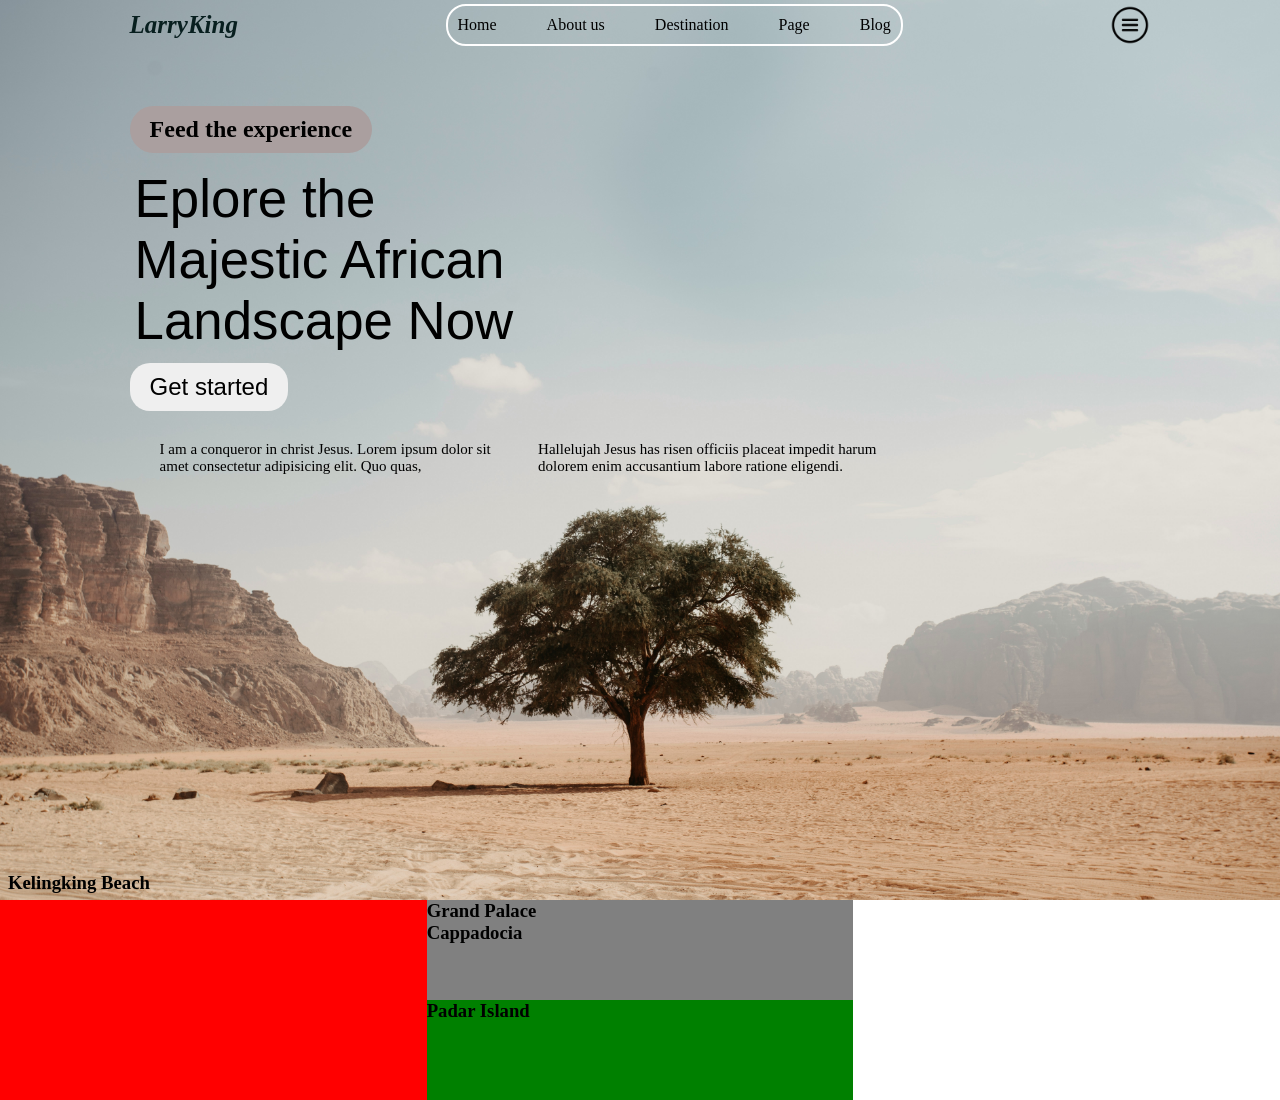
==== page.html @ 1c506b06 "intial" ====
<!DOCTYPE html>
<html lang="en">
<head>
    <meta charset="UTF-8">
    <meta name="viewport" content="width=device-width, initial-scale=1.0">
    <link rel="stylesheet" href="page.css">
    <title>new page.com</title>
</head>
<body>

    <div class="home-container">
        <div class="nav-container">

            <div class="link-container">
                <div>
                    <h3 class="logo-test">LarryKing</h3>
                </div>

                <div class="link-items_container">
                    <div>Home</div>
                    <div>About us</div>
                    <div>Destination</div>
                    <div>Page</div>
                    <div>Blog</div>
                </div>
                <div class="img-container"><img src="menu-button.png" class="img" alt=""></div>
            </div>


        </div>
        <div class="home-text_container">
            <div class="text-sub_container">
                <div class="text-column_container">
                    <h2 class="text-first_column">Feed the experience</h2>
                </div>

                <div class="text-sub_container-ii">
                    <p class="text-second_column">Eplore the Majestic African Landscape Now</p>
                </div>

                <div class="text-column_third">
                    <button class="text-btn">Get started</button>
                </div>

                <div class="lorem-container">

                    <div class="lorem">I am a conqueror in christ Jesus. Lorem ipsum dolor sit amet consectetur adipisicing elit. Quo quas,</div>

                    <div class="lorem-ii">Hallelujah Jesus has risen officiis placeat impedit harum dolorem enim accusantium labore ratione eligendi.</div>
                </div>
            </div>
        </div>
    </div>

    <div class="section">

        <div class="section1">
            <div class="text1">
                <h3>Kelingking Beach</h3>
            </div>
        </div>
<div class="section2">
            <div class="section-inside1">
                <div class="">
                    
                        <h3>Grand Palace</h3>
                </div>
                <div class="">
                    
                        <h3>Cappadocia</h3>
                </div>
            </div>
            <div class="section-inside2">
                <div>
                    <h3>Padar Island</h3>
                </div>
            </div>
        </div>
    </section>
</body>
</html>
---- page.css ----
*{
    box-sizing: border-box;
    padding: 0;
    margin: 0;
}

body{
    margin: 0;
    padding: 0;
}

.home-container{
    height: 100vh;
    opacity: 1;
    padding: 4px 2px;
    background-image: url(page.jpg);
    background-position: center;
    background-size: cover;
    background-repeat: no-repeat;
    background-color: black;

}
.nav-container{
    display: flex;
    justify-content:center;
    align-items: center;
    width: 100%;
}

.link-container{
    width: 80%;
    display: flex;
    justify-content: space-between;
    align-items: center;
    
}

.logo-test{
    font-family: Georgia, 'Times New Roman', Times;
    font-size: 25px;
    font-style: italic;
    color: rgb(8, 31, 31);

}

.link-items_container{
    border:2px solid white;
    border-radius: 20px;
    display: flex;
    gap: 50px;
    padding: 10px;
}

.link-items_container, div{
    color: black;
}
.img-container{
    justify-content: end;
    display: flex;
}

.img{
    width: 40px;
}

.home-text_container{
    width: 100%;
    height: 500px;
    display:flex;
    justify-content: center;
    align-items: center;
}
.text-sub_container{
    width: 80%;
    height: 400px;
}

.text-column_container{
    margin: 10px 0px;
    display: flex;
    justify-content: start;
    align-items: center;
}

.text-first_column{
    background-color: rgb(170, 159, 159);
    border-radius: 40px;
    padding: 10px 20px;

}

.text-sub_container-ii{
    width: 400px;
    padding: 5px;
    height: 200px;
    overflow: hidden;


}
.text-second_column{
    font-size: 3.3rem;
    font-family: 'Lucida Sans', 'Lucida Sans Regular', 'Lucida Grande', 'Lucida Sans Unicode', Geneva, Verdana, sans-serif;
    
}
.text-btn{
    padding: 10px 20px;
    font-size: 24px;
    border-radius: 20px;
    border: none;
}

.lorem-container{
    
    justify-content: space-between;
    width: 50rem;
    display:flex;
    padding: 30px;
    gap: 45px;

}

.lorem{
    font-size: 15px;
    border: 3px;
    border-radius: 30px;

}

.lorem-ii{
    font-size:15px ;
    border: 3px;
    border-radius: 30px;
}

.section{
    display: flex;
    width: 100%;
    margin: auto;
    justify-content: space-between;
}
.section1{
    width: 50%;
    background-color: red;
    height: 200px;
}

.container1{
    width: 100%;
    height: 450px;
    border: 3px solid;
   

}
.section2{
     width: 100%;
    height: 200px;
}
.section-inside1{
     width: 50%;
    height: 50%;
    background-color: gray;
}
.section-inside2{
     width: 50%;
    height: 50%;
    background-color: green;
}

.text1{
    position: absolute;
    left: 8px;
    bottom: 6px; 
}


.container2-sub-child{
    width: 60%;
    height: 190px;
    border: 3px solid;
    margin: 30px;
    padding: 40px;
    border-radius: 20px;

}

.container2-sub-child2{
    width: 60%;
    height: 190px;
    border: 3px solid;
    margin: 30px;
    padding: 30px;
    border-radius: 20px;

}

.container2-sub{
    display: flex;
}

.container2-sub2{
    width: 90%;
    border: 3px solid;
    margin: 10px;
    border-radius: 30px;
    padding: 100px;

}

.section-container{
    display: flex;
    justify-content: center;
}
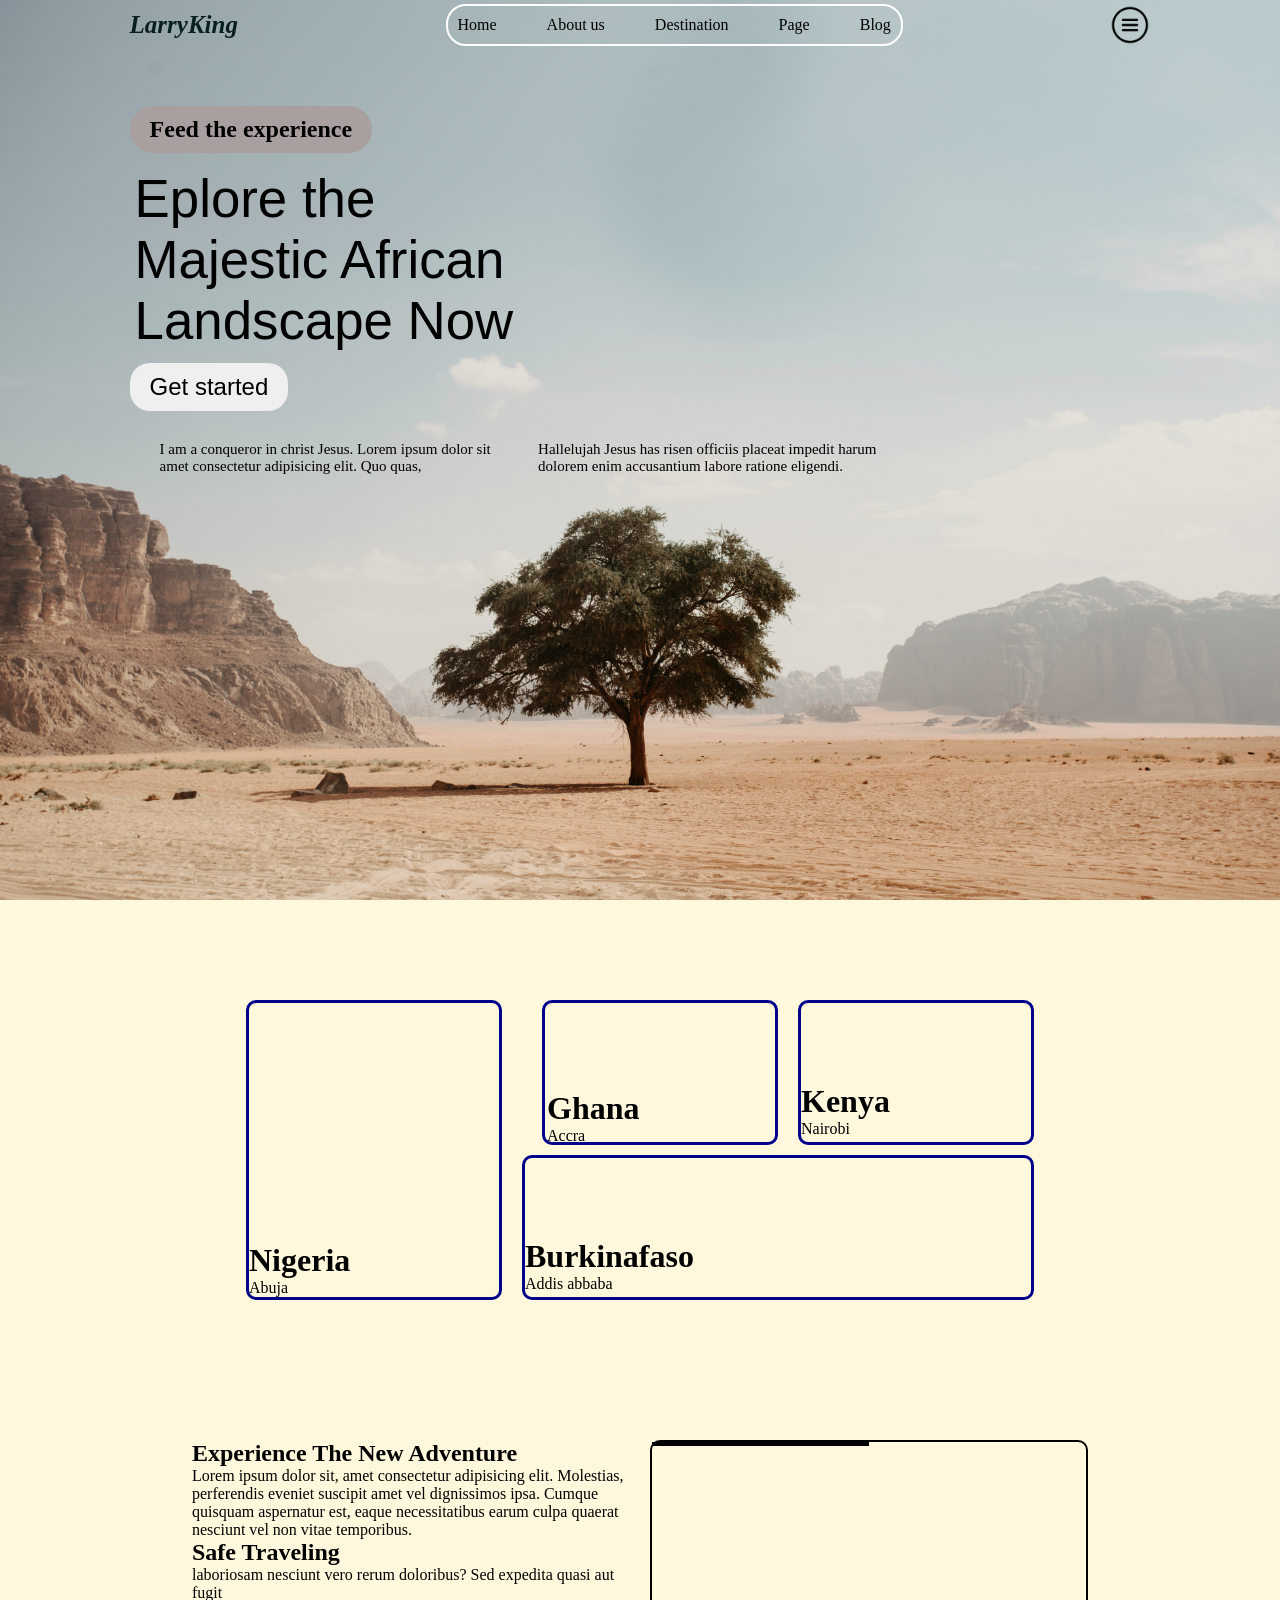
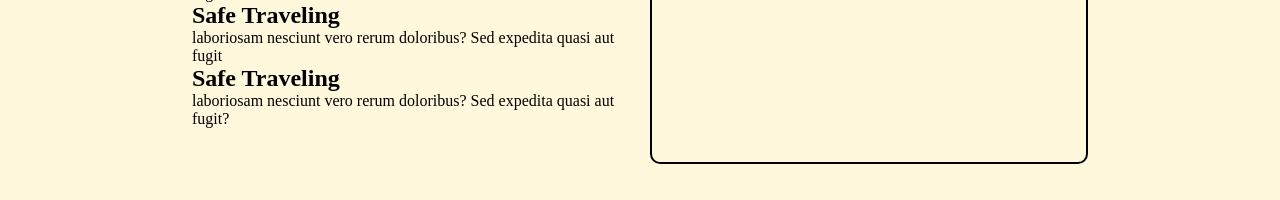
==== commit 9773e13c: "updated code" ====
--- a/page.html
+++ b/page.html
@@ -1,81 +1,137 @@
 <!DOCTYPE html>
 <html lang="en">
-<head>
-    <meta charset="UTF-8">
-    <meta name="viewport" content="width=device-width, initial-scale=1.0">
-    <link rel="stylesheet" href="page.css">
-    <title>new page.com</title>
-</head>
-<body>
+        <head>
+            <meta charset="UTF-8">
+            <meta name="viewport" content="width=device-width, initial-scale=1.0">
+            <link rel="stylesheet" href="page.css">
+            <title>new page.com</title>
+        </head>
+    <body>
 
-    <div class="home-container">
-        <div class="nav-container">
+        <div class="home-container">
+            <div class="nav-container">
 
-            <div class="link-container">
-                <div>
-                    <h3 class="logo-test">LarryKing</h3>
+                <div class="link-container">
+                    <div>
+                        <h3 class="logo-test">LarryKing</h3>
+                    </div>
+
+                    <div class="link-items_container">
+                        <div>Home</div>
+                        <div>About us</div>
+                        <div>Destination</div>
+                        <div>Page</div>
+                        <div>Blog</div>
+                    </div>
+                    <div class="img-container"><img src="menu-button.png" class="img" alt=""></div>
                 </div>
 
-                <div class="link-items_container">
-                    <div>Home</div>
-                    <div>About us</div>
-                    <div>Destination</div>
-                    <div>Page</div>
-                    <div>Blog</div>
-                </div>
-                <div class="img-container"><img src="menu-button.png" class="img" alt=""></div>
+
             </div>
+            <div class="home-text_container">
+                <div class="text-sub_container">
+                    <div class="text-column_container">
+                        <h2 class="text-first_column">Feed the experience</h2>
+                    </div>
 
+                    <div class="text-sub_container-ii">
+                        <p class="text-second_column">Eplore the Majestic African Landscape Now</p>
+                    </div>
 
-        </div>
-        <div class="home-text_container">
-            <div class="text-sub_container">
-                <div class="text-column_container">
-                    <h2 class="text-first_column">Feed the experience</h2>
-                </div>
+                    <div class="text-column_third">
+                        <button class="text-btn">Get started</button>
+                    </div>
 
-                <div class="text-sub_container-ii">
-                    <p class="text-second_column">Eplore the Majestic African Landscape Now</p>
-                </div>
+                    <div class="lorem-container">
 
-                <div class="text-column_third">
-                    <button class="text-btn">Get started</button>
-                </div>
+                        <div class="lorem">I am a conqueror in christ Jesus. Lorem ipsum dolor sit amet consectetur adipisicing elit. Quo quas,</div>
 
-                <div class="lorem-container">
-
-                    <div class="lorem">I am a conqueror in christ Jesus. Lorem ipsum dolor sit amet consectetur adipisicing elit. Quo quas,</div>
-
-                    <div class="lorem-ii">Hallelujah Jesus has risen officiis placeat impedit harum dolorem enim accusantium labore ratione eligendi.</div>
+                        <div class="lorem-ii">Hallelujah Jesus has risen officiis placeat impedit harum dolorem enim accusantium labore ratione eligendi.</div>
+                    </div>
                 </div>
             </div>
         </div>
-    </div>
 
-    <div class="section">
+        <!-- section design -->
 
-        <div class="section1">
-            <div class="text1">
-                <h3>Kelingking Beach</h3>
+        <div class="section-container">
+
+            <div class="major-container">
+                
+                <div class="container-i"> 
+                    <div class="text-design1">
+                        <div class="text-design1_container">
+                            <h1>Nigeria</h1>
+                        <p>Abuja</p>
+                        </div>
+                    </div>
+                </div>
+                <div class="container-ii">
+                    <div class="first-container_ii">
+
+                        <div class="container-ii_2">
+                            <div class="first-container_text" style="margin-left: 25px;">
+                                <div>
+                                <h1>Ghana</h1>
+                                <p>Accra</p>
+                                </div>
+                            </div>
+                        </div>
+
+                        <div class="first-container_child">
+                            
+                        </div>
+
+                        <div class="second-container_child2">
+                            <h1 style="padding-top: 80px;">Kenya</h1>
+                            <p>Nairobi</p>
+                            
+                        </div>
+                    </div>
+                    <div class="second-container_ii">
+                        <div class="second-container_ii-2">
+                            <h1 style="padding-top: 80px;">Burkinafaso</h1>
+                            <p>Addis abbaba</p>
+                        </div>
+                    </div>
+                </div>
+            </div>
+
+        </div>
+
+        <div class="section-3">
+            <div class="section-3_container">
+
+            <div class="section-3_i">
+                <div>
+                    <div class="section-3_iText">
+                        <h2>Experience The New Adventure</h2>
+                        <p>Lorem ipsum dolor sit, amet consectetur adipisicing elit. Molestias, perferendis eveniet suscipit amet vel dignissimos ipsa. Cumque quisquam aspernatur est, eaque necessitatibus earum culpa quaerat nesciunt vel non vitae temporibus.</p>
+                    </div>
+                    <div>
+                        <h2>Safe Traveling</h2>
+                        <p> laboriosam nesciunt vero rerum doloribus? Sed expedita quasi aut fugit </p>
+                    </div>
+
+                    <div>
+                        <h2>Safe Traveling</h2>
+                        <p> laboriosam nesciunt vero rerum doloribus? Sed expedita quasi aut fugit </p>
+                    </div>
+                    <div>
+                        <h2>Safe Traveling</h2>
+                        <p> laboriosam nesciunt vero rerum doloribus? Sed expedita quasi aut fugit?</p>
+                    </div>
+                </div>
+            </div>
+            <div class="section-3_ii">
+                <div class=" section1-i">
+                    <div class="section1-A"></div>
+                    <div class="section1-B"></div>
+                </div>
+            </div>
+
             </div>
         </div>
-<div class="section2">
-            <div class="section-inside1">
-                <div class="">
-                    
-                        <h3>Grand Palace</h3>
-                </div>
-                <div class="">
-                    
-                        <h3>Cappadocia</h3>
-                </div>
-            </div>
-            <div class="section-inside2">
-                <div>
-                    <h3>Padar Island</h3>
-                </div>
-            </div>
-        </div>
-    </section>
-</body>
+
+    </body>
 </html>
--- a/page.css
+++ b/page.css
@@ -131,82 +131,164 @@
     border: 3px;
     border-radius: 30px;
 }
-
-.section{
-    display: flex;
-    width: 100%;
-    margin: auto;
-    justify-content: space-between;
-}
-.section1{
-    width: 50%;
-    background-color: red;
-    height: 200px;
-}
-
-.container1{
-    width: 100%;
-    height: 450px;
-    border: 3px solid;
-   
-
-}
-.section2{
-     width: 100%;
-    height: 200px;
-}
-.section-inside1{
-     width: 50%;
+/* container section */
+
+.section-container{
+    width: 100%;
+    height: 500px;
+    flex-direction: column;
+    display: flex;
+    align-items: center;
+    justify-content: center;
+    background-color:cornsilk;
+
+}
+
+.major-container{
+    width: 80%;
+    height:300px;
+    display: flex;
+    gap: 20px;
+    justify-content: center;
+}
+
+.container-i{
+    width: 25%;
+    height: 100%;
+    border: 3px solid darkblue;
+    display: flex;
+    border-radius: 10px;
+
+}
+
+.container-ii{
+    width: 50%;
+    height: 100%;
+    display: flex;
+    flex-direction: column;
+    justify-content: center;
+    gap: 10px;
+    
+    
+}
+
+.first-container_ii{
+    width: 100%;
     height: 50%;
-    background-color: gray;
-}
-.section-inside2{
-     width: 50%;
+    flex-direction: row;
+    display: flex;
+    position: relative;
+    gap: 20px;
+    
+
+}
+
+.second-container_ii{
+    width: 100%;
     height: 50%;
-    background-color: green;
-}
-
-.text1{
+    border: 3px solid darkblue;
+    border-radius: 10px;
+    
+
+}
+
+
+
+.first-container_child{
+    width: 50%;
+    height: 100%;
+    border: 3px solid darkblue;
+    border-radius: 10px;
+    
+    
+}
+
+.second-container_child2{
+    width: 50%;
+    height: 100%;
+    border: 3px solid darkblue;
+    position: relative;
+    border-radius: 10px;
+
+}
+
+.text-design1{
+    position: relative;
+    
+}
+
+.text-design1_container{
     position: absolute;
-    left: 8px;
-    bottom: 6px; 
-}
-
-
-.container2-sub-child{
+    bottom: 0
+}
+
+.container-ii_2{
+
+}
+
+.first-container_text{
+    position: absolute;
+    bottom: 0px;
+    left: 0px;
+}
+
+.text-design3{
+    position: relative;
+    bottom: 0px;
+    left: 0px;
+}
+
+.text-design1_container3{
+    position: absolute;
+    bottom: 0px;
+    left: 0px;
+}
+
+.section-3{
+    width: 100%;
+    height: 400px;
+    display: flex;
+    justify-content: center;
+    background-color: cornsilk;
+
+}
+
+.section-3_container{
+    width: 70%;
+    height: 90%;
+    margin: 40px;
+    display: flex;
+    gap: 20px;
+    
+}
+
+.section-3_i{
     width: 60%;
-    height: 190px;
-    border: 3px solid;
-    margin: 30px;
-    padding: 40px;
-    border-radius: 20px;
-
-}
-
-.container2-sub-child2{
+    height: 90%;
+    
+    display: flex;
+    
+}
+
+.section-3_ii{
     width: 60%;
-    height: 190px;
-    border: 3px solid;
-    margin: 30px;
-    padding: 30px;
-    border-radius: 20px;
-
-}
-
-.container2-sub{
-    display: flex;
-}
-
-.container2-sub2{
-    width: 90%;
-    border: 3px solid;
-    margin: 10px;
-    border-radius: 30px;
-    padding: 100px;
-
-}
-
-.section-container{
-    display: flex;
-    justify-content: center;
-}+    height: 90%;
+    border: 2px solid black;
+    border-radius: 10px;
+    
+}
+
+.section1-i{
+
+}
+
+.section1-A{
+    width: 50%;
+    height: 100%;
+    border: 2px solid black;
+    display: flex;
+    
+}
+
+
+
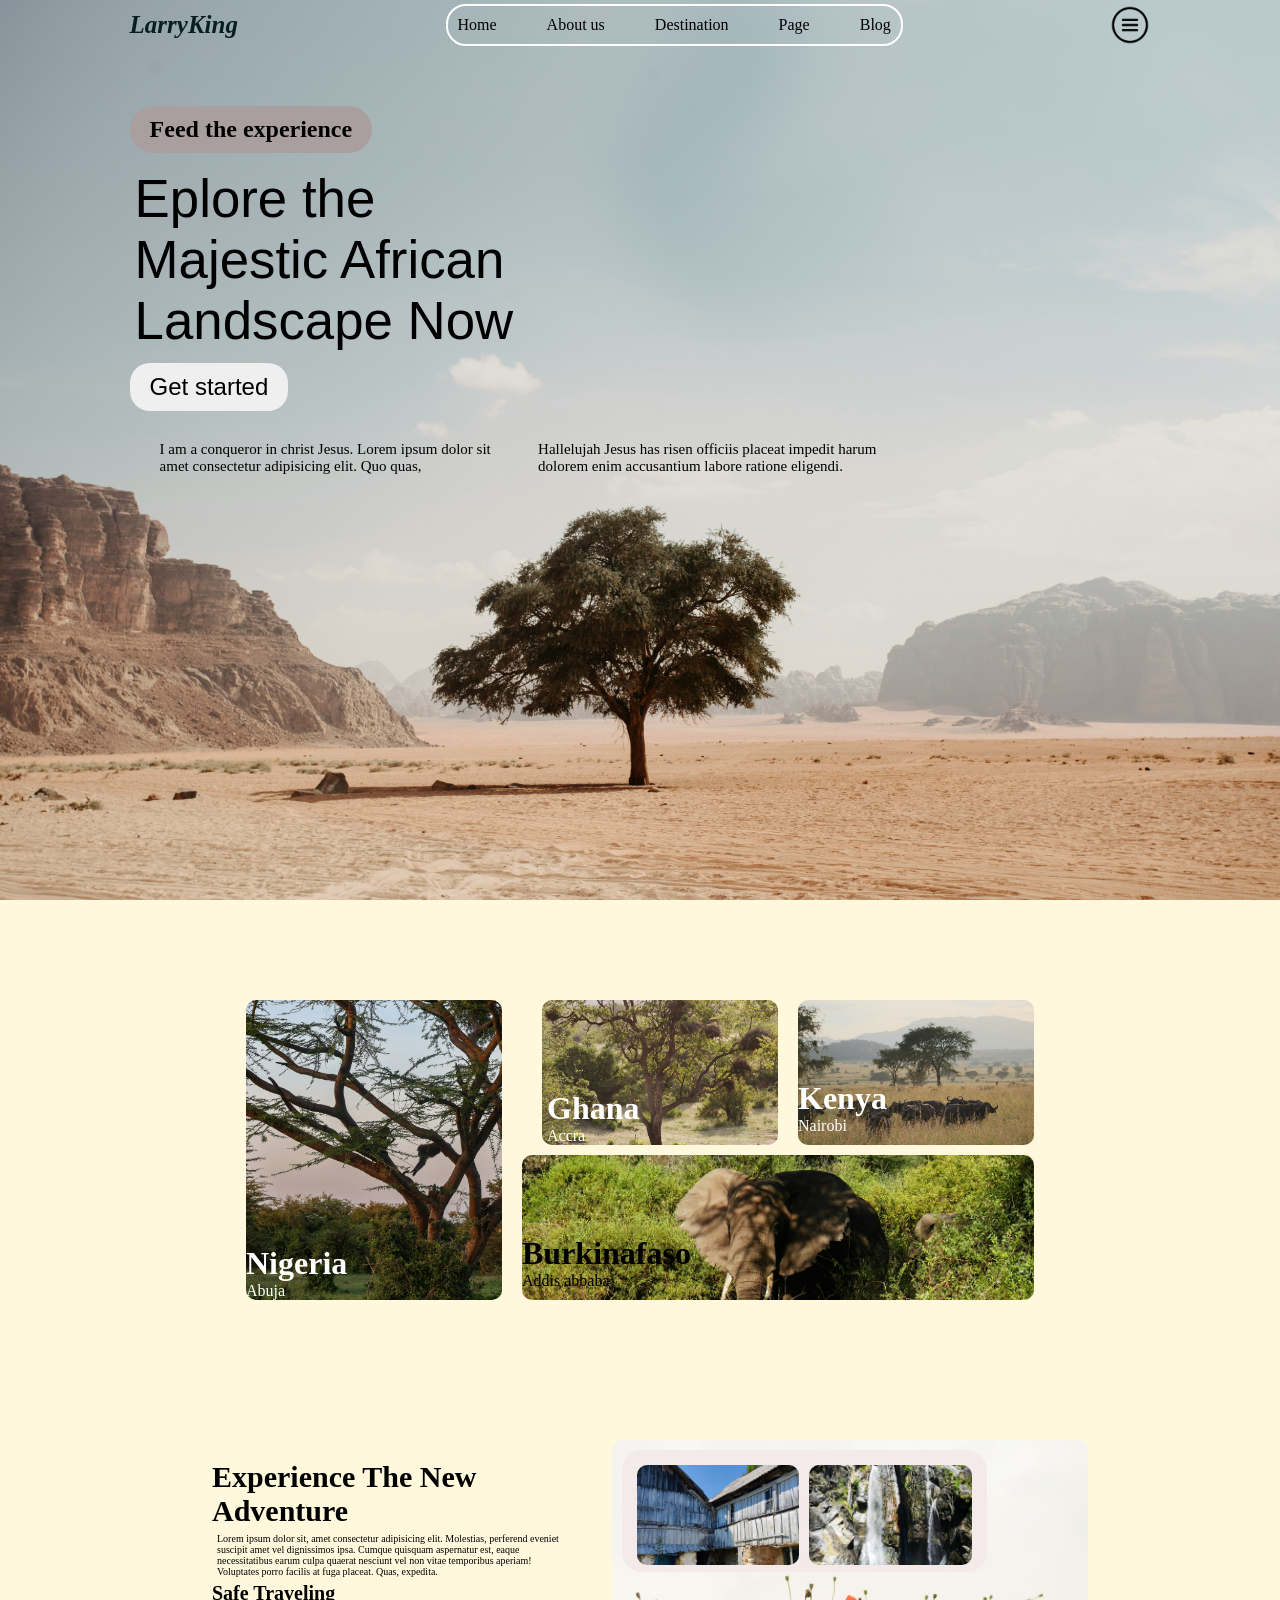
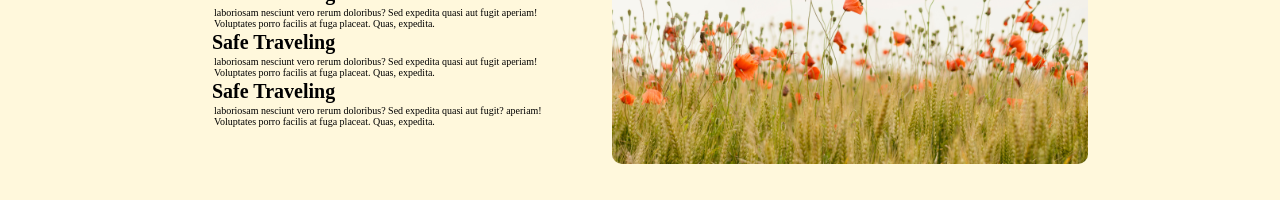
==== commit 0cc0362c: "updated" ====
--- a/page.html
+++ b/page.html
@@ -60,8 +60,8 @@
                 
                 <div class="container-i"> 
                     <div class="text-design1">
-                        <div class="text-design1_container">
-                            <h1>Nigeria</h1>
+                        <div class="text-design1_container"> 
+                        <h1>Nigeria</h1>
                         <p>Abuja</p>
                         </div>
                     </div>
@@ -70,11 +70,9 @@
                     <div class="first-container_ii">
 
                         <div class="container-ii_2">
-                            <div class="first-container_text" style="margin-left: 25px;">
-                                <div>
+                            <div class="first-container_text" style="margin-left: 25px;" >
                                 <h1>Ghana</h1>
                                 <p>Accra</p>
-                                </div>
                             </div>
                         </div>
 
@@ -105,21 +103,21 @@
             <div class="section-3_i">
                 <div>
                     <div class="section-3_iText">
-                        <h2>Experience The New Adventure</h2>
-                        <p>Lorem ipsum dolor sit, amet consectetur adipisicing elit. Molestias, perferendis eveniet suscipit amet vel dignissimos ipsa. Cumque quisquam aspernatur est, eaque necessitatibus earum culpa quaerat nesciunt vel non vitae temporibus.</p>
+                        <h2 class="text1-A">Experience The New Adventure</h2>
+                        <p class="text1-B">Lorem ipsum dolor sit, amet consectetur adipisicing elit. Molestias, perferend eveniet suscipit amet vel dignissimos ipsa. Cumque quisquam aspernatur est, eaque necessitatibus earum culpa quaerat nesciunt vel non vitae temporibus aperiam! Voluptates porro facilis at fuga placeat. Quas, expedita.</p>
                     </div>
                     <div>
-                        <h2>Safe Traveling</h2>
-                        <p> laboriosam nesciunt vero rerum doloribus? Sed expedita quasi aut fugit </p>
+                        <h2 class="text2-A">Safe Traveling</h2>
+                        <p class="text2-B"> laboriosam nesciunt vero rerum doloribus? Sed expedita quasi aut fugit aperiam! Voluptates porro facilis at fuga placeat. Quas, expedita. </p>
                     </div>
 
                     <div>
-                        <h2>Safe Traveling</h2>
-                        <p> laboriosam nesciunt vero rerum doloribus? Sed expedita quasi aut fugit </p>
+                        <h2 class="text3-A">Safe Traveling</h2>
+                        <p class="text3-B"> laboriosam nesciunt vero rerum doloribus? Sed expedita quasi aut fugit aperiam! Voluptates porro facilis at fuga placeat. Quas, expedita.</p>
                     </div>
                     <div>
-                        <h2>Safe Traveling</h2>
-                        <p> laboriosam nesciunt vero rerum doloribus? Sed expedita quasi aut fugit?</p>
+                        <h2 class="text4-A">Safe Traveling</h2>
+                        <p class="text4-B"> laboriosam nesciunt vero rerum doloribus? Sed expedita quasi aut fugit? aperiam! Voluptates porro facilis at fuga placeat. Quas, expedita.</p>
                     </div>
                 </div>
             </div>
--- a/page.css
+++ b/page.css
@@ -155,9 +155,12 @@
 .container-i{
     width: 25%;
     height: 100%;
-    border: 3px solid darkblue;
-    display: flex;
-    border-radius: 10px;
+    display: flex;
+    border-radius: 10px;
+    background-image: url(Nigeria.jpg);
+    background-position: center;
+    background-size: cover;
+    background-repeat: no-repeat;
 
 }
 
@@ -186,8 +189,11 @@
 .second-container_ii{
     width: 100%;
     height: 50%;
-    border: 3px solid darkblue;
-    border-radius: 10px;
+    border-radius: 10px;
+    background-image: url(burkinafaso.jpg);
+    background-position: center;
+    background-size: cover;
+    background-repeat: no-repeat;
     
 
 }
@@ -197,8 +203,11 @@
 .first-container_child{
     width: 50%;
     height: 100%;
-    border: 3px solid darkblue;
-    border-radius: 10px;
+    border-radius: 10px;
+    background-image: url(Ghana.jpg);
+    background-position: center;
+    background-size: cover;
+    background-repeat: no-repeat;
     
     
 }
@@ -206,9 +215,13 @@
 .second-container_child2{
     width: 50%;
     height: 100%;
-    border: 3px solid darkblue;
     position: relative;
     border-radius: 10px;
+    background-image: url(Kenya.jpg);
+    background-position: center;
+    background-size: cover;
+    background-repeat: no-repeat;
+    color: white;
 
 }
 
@@ -219,10 +232,17 @@
 
 .text-design1_container{
     position: absolute;
+    color: white;
     bottom: 0
+
 }
 
 .container-ii_2{
+    background-image: url(Nigeria.jpg);
+    background-position: center;
+    background-size: cover;
+    background-repeat: no-repeat;
+    background-color: red;
 
 }
 
@@ -230,6 +250,8 @@
     position: absolute;
     bottom: 0px;
     left: 0px;
+    color: white;
+    
 }
 
 .text-design3{
@@ -242,6 +264,7 @@
     position: absolute;
     bottom: 0px;
     left: 0px;
+    
 }
 
 .section-3{
@@ -263,32 +286,102 @@
 }
 
 .section-3_i{
-    width: 60%;
+    width: 50%;
     height: 90%;
-    
-    display: flex;
+    display: flex;
+    padding: 20px;
+    
     
 }
 
 .section-3_ii{
     width: 60%;
     height: 90%;
-    border: 2px solid black;
-    border-radius: 10px;
-    
+    border-radius: 10px;
+    display: flex;
+    padding:10px;
+    background-image: url(subpics.jpg);
+    background-position: center;
+    background-size: cover;
+    background-repeat: no-repeat;
+    color: white;
 }
 
 .section1-i{
-
+    width: 80%;
+    height: 40%;
+    display: flex;
+    gap: 10px;
+    background-color: rgba(244, 233, 233, 0.833);
+    border-radius: 20px;
+    padding: 15px;
+    
+    
 }
 
 .section1-A{
     width: 50%;
-    height: 100%;
-    border: 2px solid black;
-    display: flex;
-    
-}
-
-
-
+    height: 100px;
+    border-radius: 10px;
+    background-image: url(pagepic2.jpg);
+    background-position: center;
+    background-size: cover;
+    background-repeat: no-repeat;
+
+    
+}
+
+.section1-B{
+    width: 50%;
+    height: 100px;
+    border-radius: 10px ;
+    background-image: url(pagepics3.jpg);
+    background-position: center;
+    background-size: cover;
+    background-repeat: no-repeat;
+
+}
+
+.text1-A{
+    font-weight: 900;
+    font-size: 30px;
+}
+
+.text1-B{
+    font-size: 10px;
+    margin: 5px;
+}
+
+.text2-A{
+    font-weight: 900;
+    font-size: 20px;
+}
+
+.text2-B{
+    margin: 2px;
+    font-size: 10px;
+}
+
+.text3-A{
+    font-weight: 900;
+    font-size: 20px;
+}
+
+.text3-B{
+    margin: 2px;
+    font-size: 10px;
+    
+}
+
+.text4-A{
+    font-weight: 900;
+    font-size: 20px;
+}
+
+.text4-B{
+    margin: 2px;
+    font-size: 10px;
+}
+
+
+
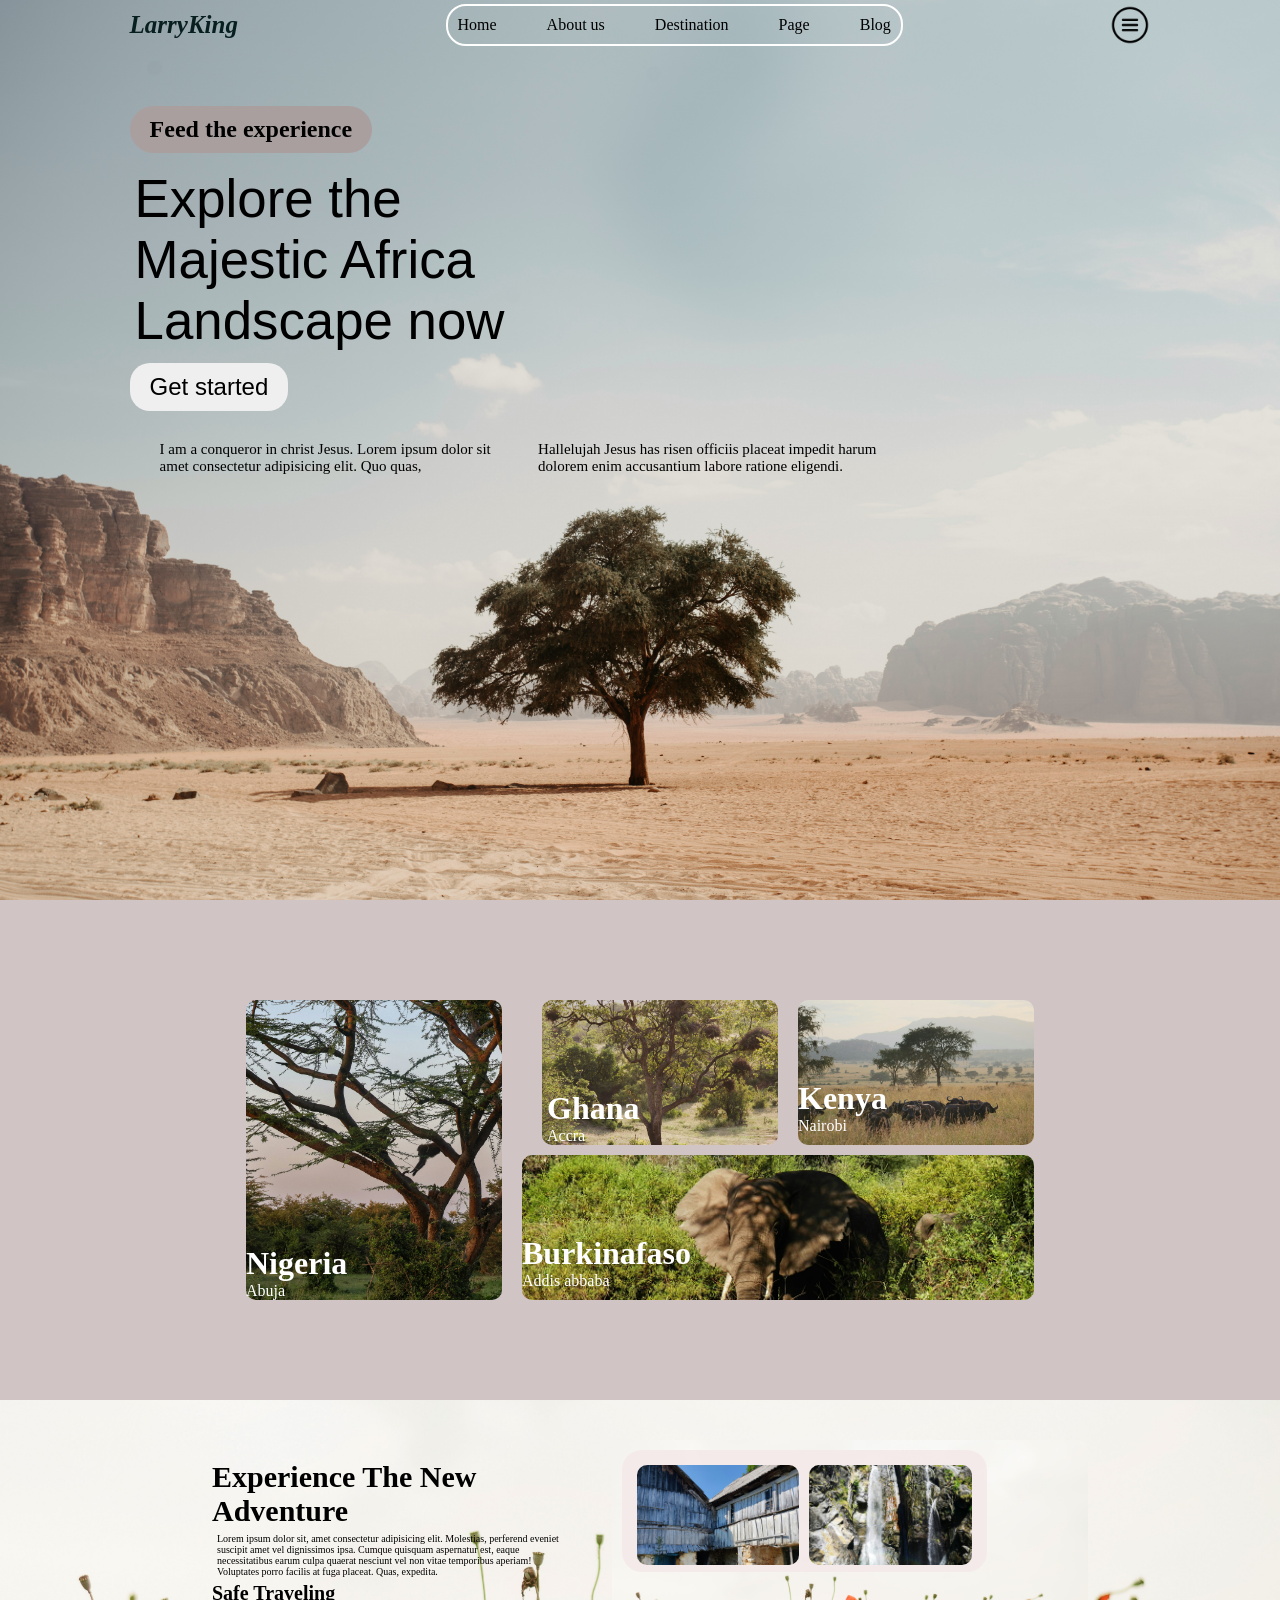
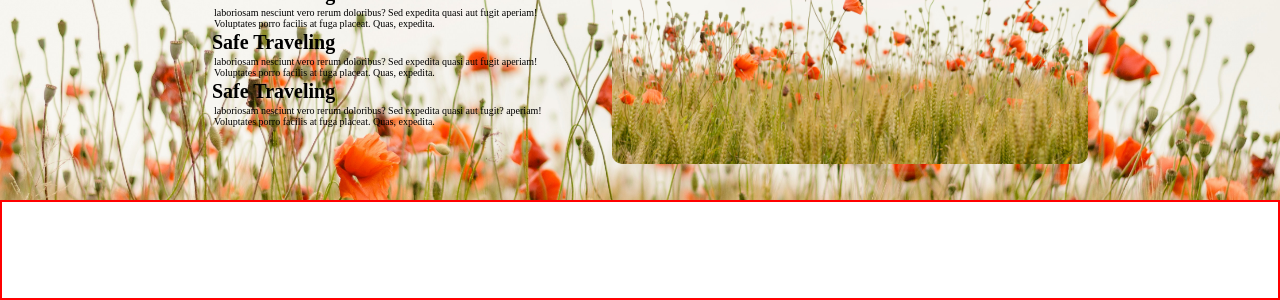
==== commit 64e3da5b: "updated" ====
--- a/page.html
+++ b/page.html
@@ -35,7 +35,7 @@
                     </div>
 
                     <div class="text-sub_container-ii">
-                        <p class="text-second_column">Eplore the Majestic African Landscape Now</p>
+                        <p class="text-second_column">Explore the Majestic Africa Landscape now</p>
                     </div>
 
                     <div class="text-column_third">
@@ -88,8 +88,8 @@
                     </div>
                     <div class="second-container_ii">
                         <div class="second-container_ii-2">
-                            <h1 style="padding-top: 80px;">Burkinafaso</h1>
-                            <p>Addis abbaba</p>
+                            <h1 style="padding-top: 80px; color: white;">Burkinafaso</h1>
+                            <p style="color: white;">Addis abbaba</p>
                         </div>
                     </div>
                 </div>
@@ -131,5 +131,11 @@
             </div>
         </div>
 
+        <div class="section-4">
+            <div class="section4-i"></div>
+            <div class="section4-ii"></div>
+            <div class="section4-iii"></div>
+        </div>
+
     </body>
 </html>
--- a/page.css
+++ b/page.css
@@ -90,7 +90,7 @@
 }
 
 .text-sub_container-ii{
-    width: 400px;
+    width: 410px;
     padding: 5px;
     height: 200px;
     overflow: hidden;
@@ -99,7 +99,7 @@
 }
 .text-second_column{
     font-size: 3.3rem;
-    font-family: 'Lucida Sans', 'Lucida Sans Regular', 'Lucida Grande', 'Lucida Sans Unicode', Geneva, Verdana, sans-serif;
+    font-family: 'Trebuchet MS', 'Lucida Sans Unicode', 'Lucida Grande', 'Lucida Sans', Arial, sans-serif;
     
 }
 .text-btn{
@@ -140,7 +140,7 @@
     display: flex;
     align-items: center;
     justify-content: center;
-    background-color:cornsilk;
+    background-color:rgb(208, 196, 196);
 
 }
 
@@ -242,7 +242,7 @@
     background-position: center;
     background-size: cover;
     background-repeat: no-repeat;
-    background-color: red;
+
 
 }
 
@@ -272,7 +272,10 @@
     height: 400px;
     display: flex;
     justify-content: center;
-    background-color: cornsilk;
+    background-image: url(subpics.jpg);
+    background-position: center;
+    background-repeat:no-repeat;
+    background-size: cover;
 
 }
 
@@ -316,7 +319,6 @@
     border-radius: 20px;
     padding: 15px;
     
-    
 }
 
 .section1-A{
@@ -327,7 +329,6 @@
     background-position: center;
     background-size: cover;
     background-repeat: no-repeat;
-
     
 }
 
@@ -383,5 +384,11 @@
     font-size: 10px;
 }
 
-
-
+.section-4{
+    width: 100%;
+    height: 100px;
+    border: 2px solid red;
+}
+
+
+
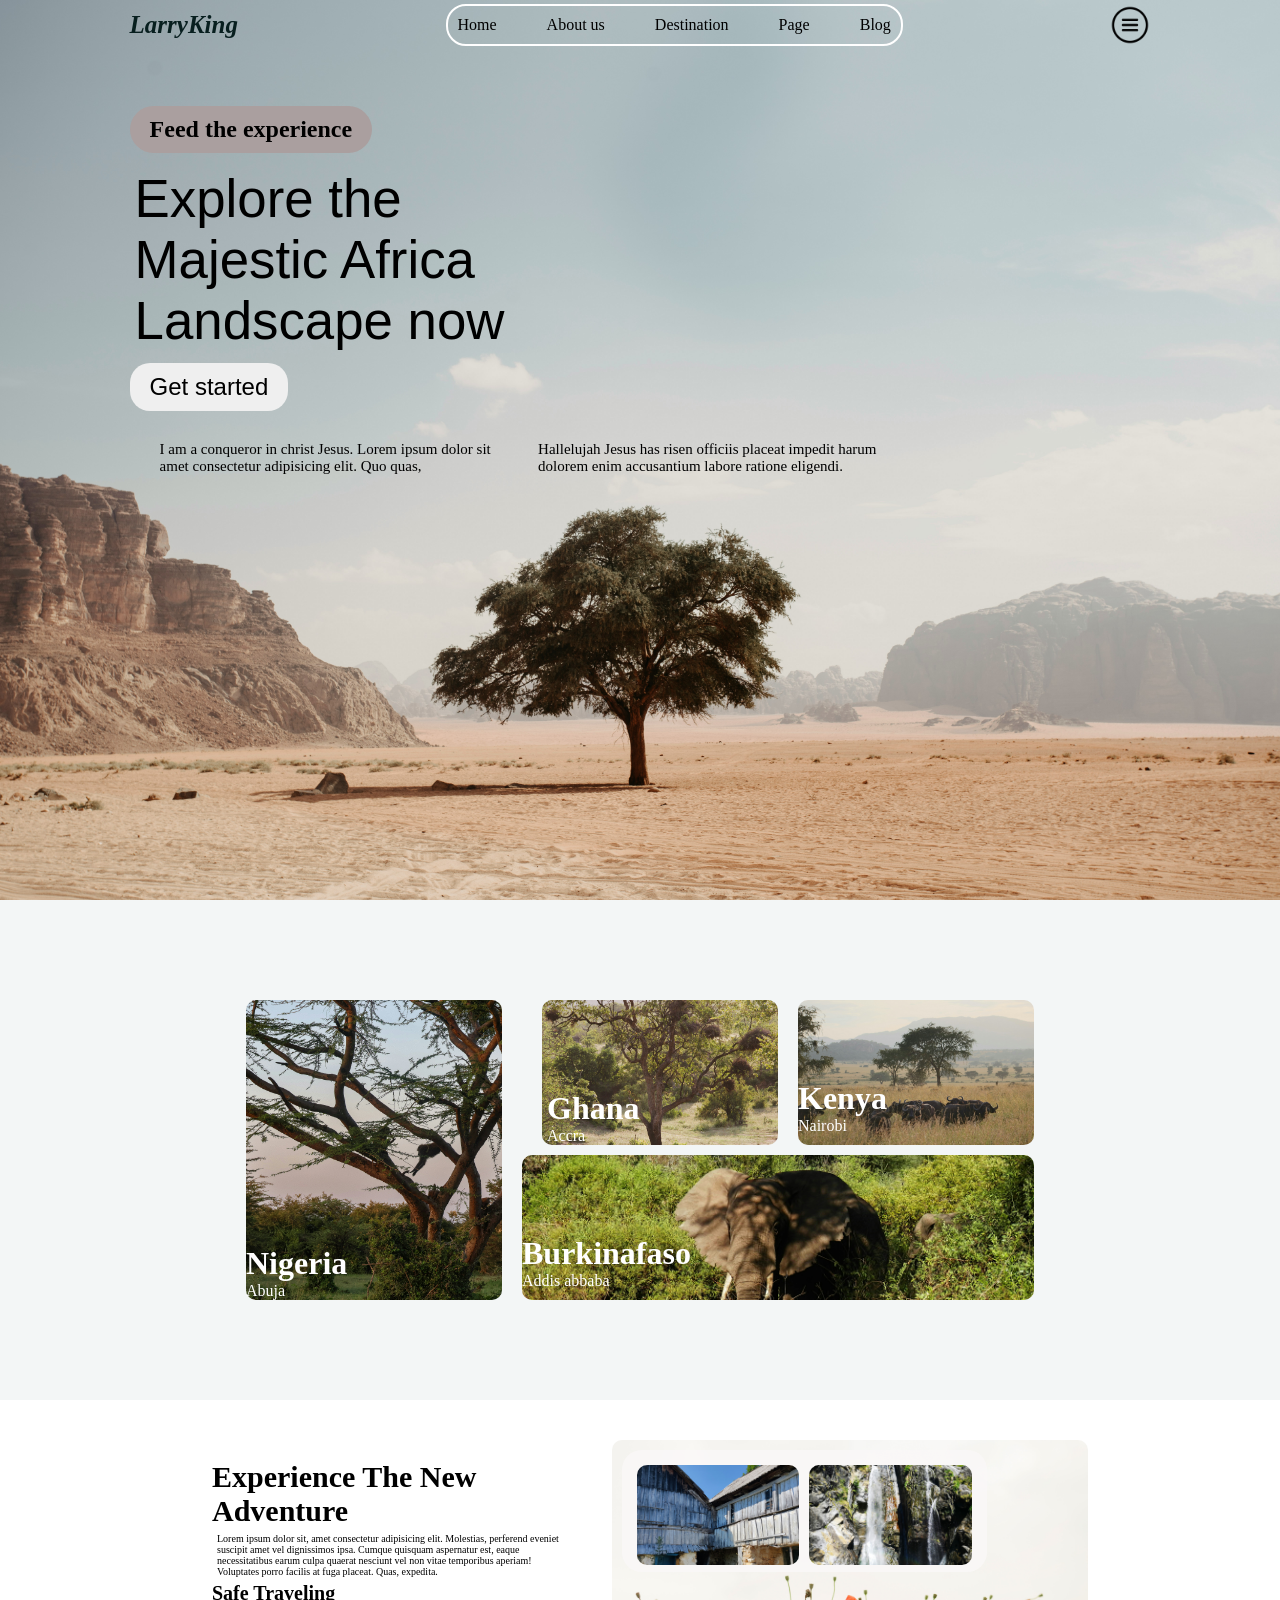
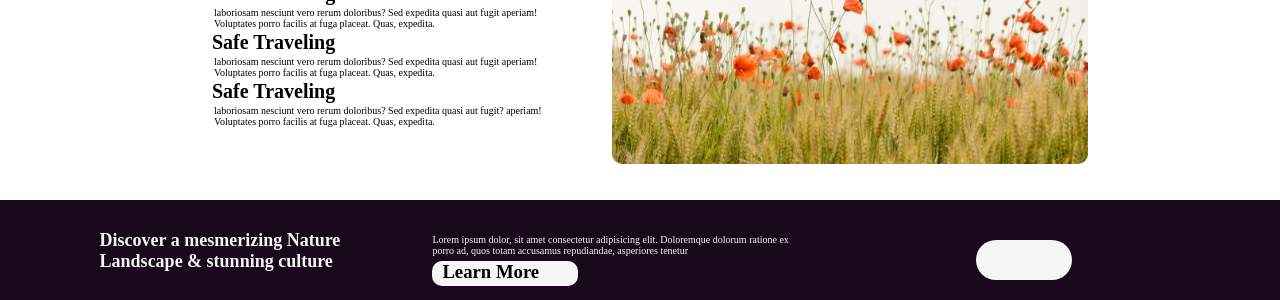
==== commit 27c5a413: "updated" ====
--- a/page.html
+++ b/page.html
@@ -132,9 +132,24 @@
         </div>
 
         <div class="section-4">
-            <div class="section4-i"></div>
-            <div class="section4-ii"></div>
-            <div class="section4-iii"></div>
+            <div class="section4-i">
+                <div class="text-section4">
+                    <h2>Discover a mesmerizing Nature Landscape & stunning culture</h2>
+                </div>
+            </div>
+            <div class="section4-ii">
+
+                <div class="section4-ii_1">Lorem ipsum dolor, sit amet consectetur adipisicing elit. Doloremque dolorum ratione ex porro ad, quos totam accusamus repudiandae, asperiores tenetur</div>
+                <div class="section4-ii_2">
+                    <div class="section4-ii_in2">
+                        <h3>Learn More</h3>
+                    </div>
+                </div>
+
+            </div>
+            <div class="section4-iii">
+                <div class="section4-text4"></div>
+            </div>
         </div>
 
     </body>
--- a/page.css
+++ b/page.css
@@ -140,7 +140,7 @@
     display: flex;
     align-items: center;
     justify-content: center;
-    background-color:rgb(208, 196, 196);
+    background-color:rgb(243, 246, 246);
 
 }
 
@@ -272,7 +272,6 @@
     height: 400px;
     display: flex;
     justify-content: center;
-    background-image: url(subpics.jpg);
     background-position: center;
     background-repeat:no-repeat;
     background-size: cover;
@@ -315,7 +314,7 @@
     height: 40%;
     display: flex;
     gap: 10px;
-    background-color: rgba(244, 233, 233, 0.833);
+    background-color: rgba(250, 248, 248, 0.833);
     border-radius: 20px;
     padding: 15px;
     
@@ -387,8 +386,72 @@
 .section-4{
     width: 100%;
     height: 100px;
-    border: 2px solid red;
-}
-
-
-
+    display: flex;
+    gap: 20px;
+    background-color: rgb(25, 8, 28);
+    justify-content: center;
+    
+}
+
+.text-section4{
+    padding: 5px;
+    font-size: 12px;
+    font-family: Impact, ;
+    font-weight: 700;
+    margin: 25px;
+    color: whitesmoke;
+
+}
+.section4-i{
+    width: 26%;
+    height: 100%;
+    
+}
+
+.section4-ii{
+    width: 30%;
+    height: 100%;
+    flex-direction: column;
+    padding: 10px;
+    display: flex;
+    justify-content: center;
+
+}
+
+.section4-iii{
+    width: 30%;
+    height: 100%;
+
+}
+
+.section4-ii_1{
+
+    font-size: 10px;
+    color: whitesmoke;
+    margin-top: 20px;
+
+}
+
+.section4-ii_2{
+    width: 40%;
+    height: 25px;
+    background-color: whitesmoke;
+    border-radius: 10px;
+    margin-top:  5px;
+
+}
+
+.section4-ii_in2{
+    margin-left: 10px;
+
+}
+
+.section4-text4{
+    width: 25%;
+    height: 40px;
+    background-color: whitesmoke;
+    margin-top: 40px ;
+    border-radius: 20px;
+    margin-left: 150px;
+}
+
